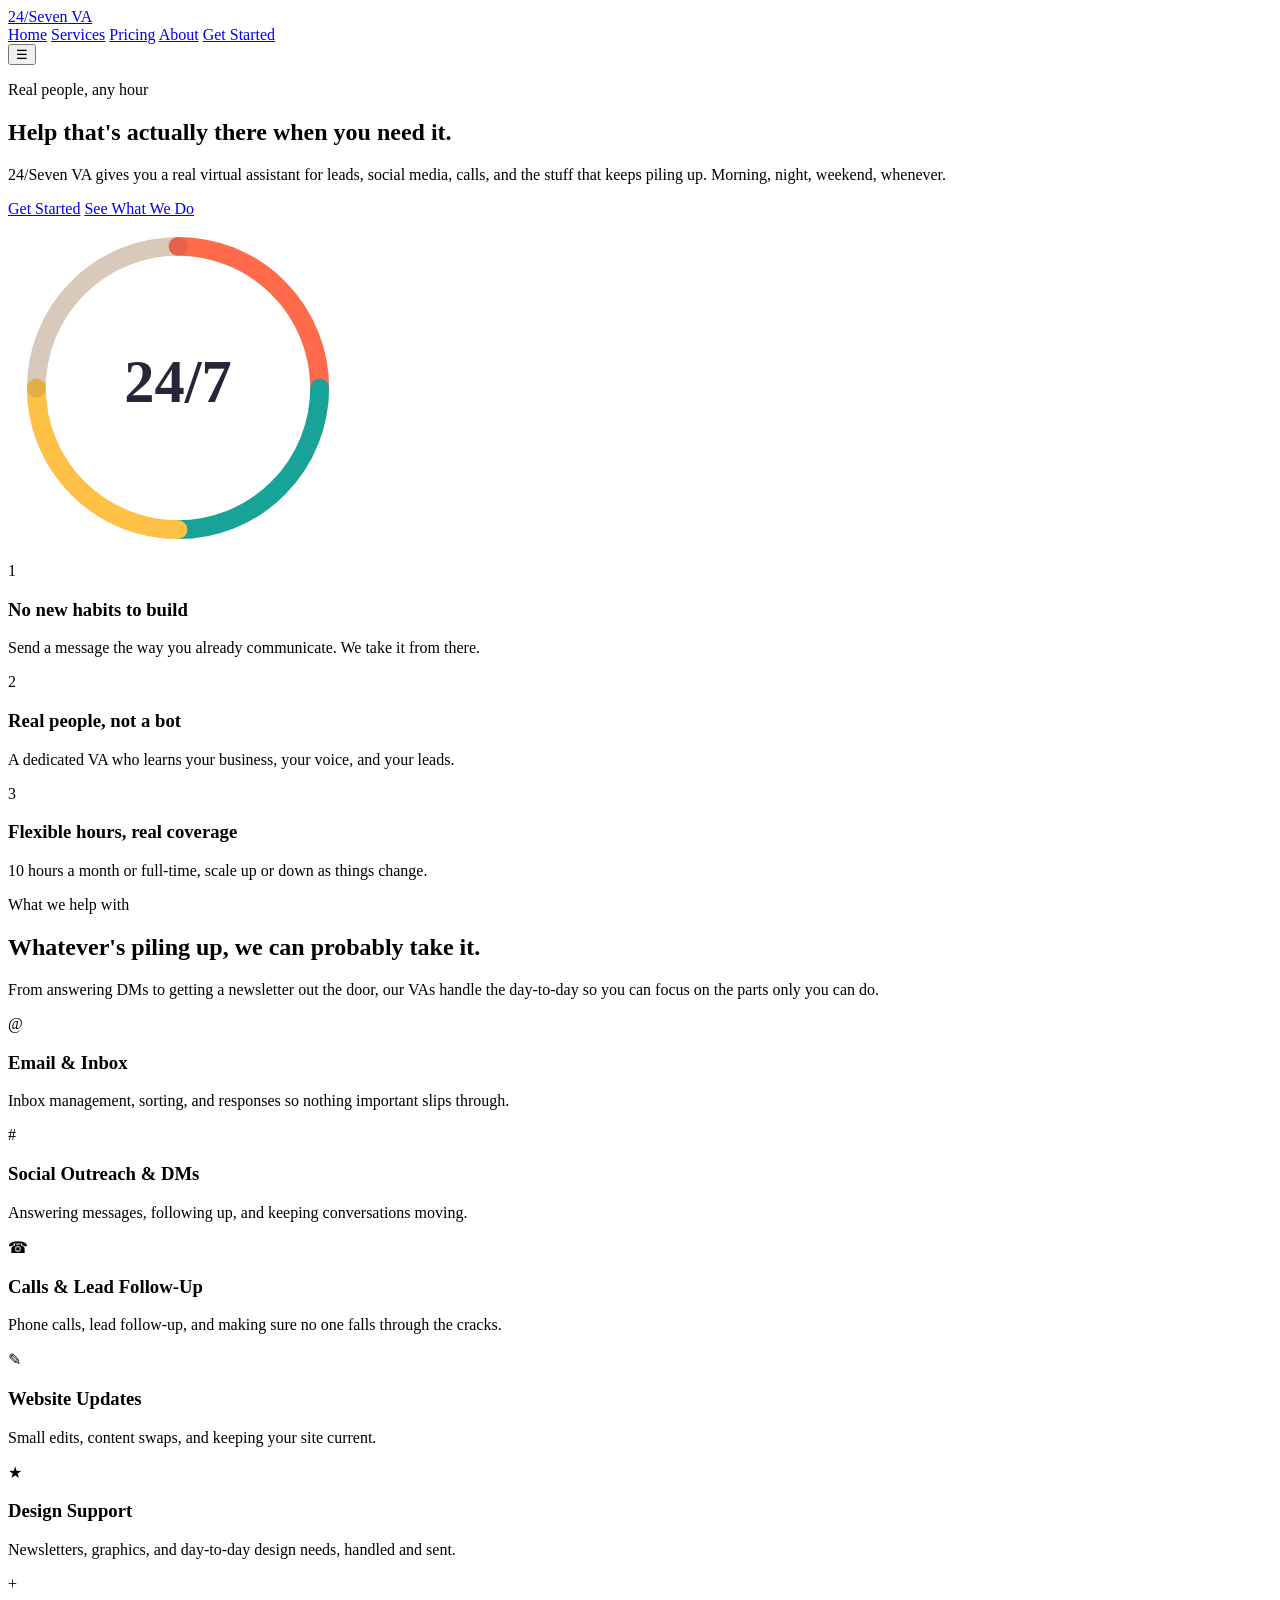
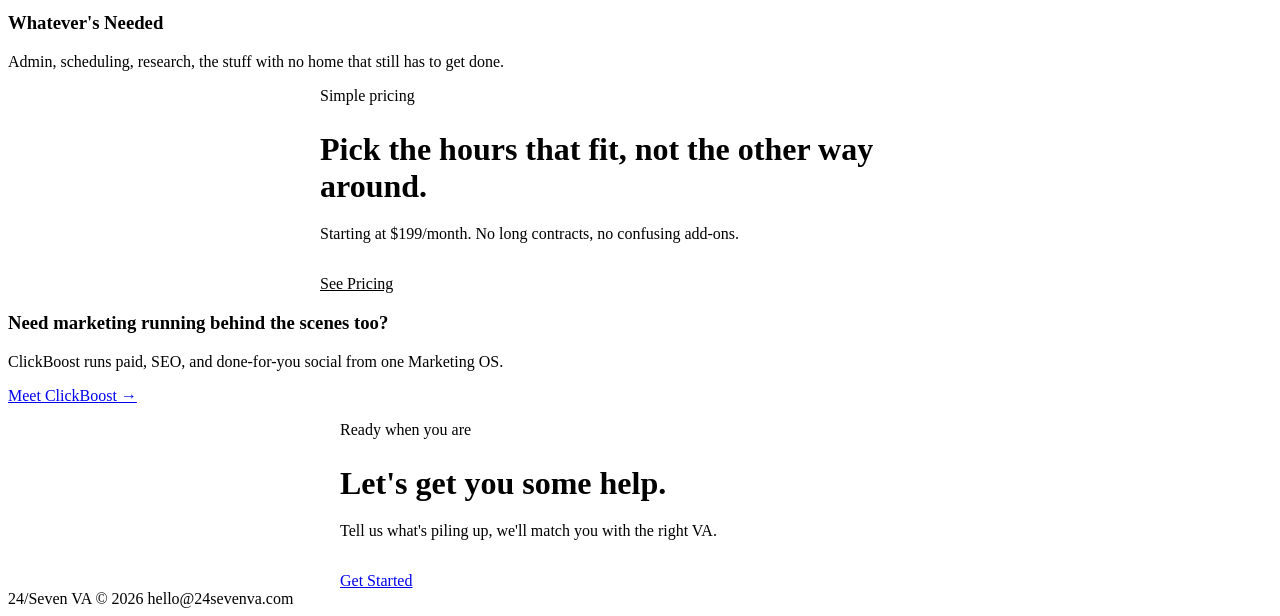
==== index.html @ 5eea7637 "Rename va-index.html to index.html" ====
<!DOCTYPE html>
<html lang="en">
<head>
<meta charset="UTF-8">
<meta name="viewport" content="width=device-width, initial-scale=1.0">
<title>24/Seven VA | Real Support, Any Hour</title>
<meta name="description" content="24/Seven VA gives you real virtual assistants for leads, social media, calls, and the day-to-day, any time you need them.">
<link rel="stylesheet" href="style.css">
</head>
<body>

<header class="site">
  <nav class="nav wrap">
    <a href="index.html" class="logo">24/<span class="seven">Seven</span> VA</a>
    <div class="nav-links">
      <a href="index.html" class="active">Home</a>
      <a href="services.html">Services</a>
      <a href="pricing.html">Pricing</a>
      <a href="about.html">About</a>
      <a href="contact.html" class="btn solid">Get Started</a>
    </div>
    <button class="mobile-toggle">&#9776;</button>
  </nav>
</header>

<section class="hero">
  <div class="wrap hero-grid">
    <div>
      <p class="eyebrow">Real people, any hour</p>
      <h1>Help that's <span class="accent">actually</span> there when you need it.</h1>
      <p class="lede">24/Seven VA gives you a real virtual assistant for leads, social media, calls, and the stuff that keeps piling up. Morning, night, weekend, whenever.</p>
      <div class="hero-actions">
        <a href="contact.html" class="btn solid">Get Started</a>
        <a href="services.html" class="btn teal">See What We Do</a>
      </div>
    </div>
    <div class="hero-visual">
      <svg viewBox="0 0 360 360" width="100%" height="100%" style="max-width:340px;">
        <circle cx="180" cy="180" r="150" fill="none" stroke="#F0E0CC" stroke-width="20"/>
        <path d="M 180 30 A 150 150 0 0 1 330 180" fill="none" stroke="#FF6B4A" stroke-width="20" stroke-linecap="round"/>
        <path d="M 330 180 A 150 150 0 0 1 180 330" fill="none" stroke="#17A398" stroke-width="20" stroke-linecap="round"/>
        <path d="M 180 330 A 150 150 0 0 1 30 180" fill="none" stroke="#FFC145" stroke-width="20" stroke-linecap="round"/>
        <path d="M 30 180 A 150 150 0 0 1 180 30" fill="none" stroke="#2B2438" stroke-width="20" stroke-linecap="round" opacity="0.12"/>
        <text x="180" y="195" text-anchor="middle" font-family="Baloo 2, sans-serif" font-weight="800" font-size="64" fill="#2B2438">24/7</text>
      </svg>
    </div>
  </div>
</section>

<section class="section-pad tight">
  <div class="wrap">
    <div class="grid-3">
      <div class="card">
        <div class="icon-dot">1</div>
        <h3>No new habits to build</h3>
        <p>Send a message the way you already communicate. We take it from there.</p>
      </div>
      <div class="card">
        <div class="icon-dot">2</div>
        <h3>Real people, not a bot</h3>
        <p>A dedicated VA who learns your business, your voice, and your leads.</p>
      </div>
      <div class="card">
        <div class="icon-dot">3</div>
        <h3>Flexible hours, real coverage</h3>
        <p>10 hours a month or full-time, scale up or down as things change.</p>
      </div>
    </div>
  </div>
</section>

<section class="section-pad">
  <div class="wrap">
    <div class="section-head">
      <p class="eyebrow">What we help with</p>
      <h2>Whatever's piling up, we can probably take it.</h2>
      <p>From answering DMs to getting a newsletter out the door, our VAs handle the day-to-day so you can focus on the parts only you can do.</p>
    </div>
    <div class="grid-3">
      <div class="card">
        <div class="icon-dot">@</div>
        <h3>Email &amp; Inbox</h3>
        <p>Inbox management, sorting, and responses so nothing important slips through.</p>
      </div>
      <div class="card">
        <div class="icon-dot">#</div>
        <h3>Social Outreach &amp; DMs</h3>
        <p>Answering messages, following up, and keeping conversations moving.</p>
      </div>
      <div class="card">
        <div class="icon-dot">&#9742;</div>
        <h3>Calls &amp; Lead Follow-Up</h3>
        <p>Phone calls, lead follow-up, and making sure no one falls through the cracks.</p>
      </div>
      <div class="card">
        <div class="icon-dot">&#9998;</div>
        <h3>Website Updates</h3>
        <p>Small edits, content swaps, and keeping your site current.</p>
      </div>
      <div class="card">
        <div class="icon-dot">&#9733;</div>
        <h3>Design Support</h3>
        <p>Newsletters, graphics, and day-to-day design needs, handled and sent.</p>
      </div>
      <div class="card">
        <div class="icon-dot">+</div>
        <h3>Whatever's Needed</h3>
        <p>Admin, scheduling, research, the stuff with no home that still has to get done.</p>
      </div>
    </div>
  </div>
</section>

<section class="section-pad panel-teal">
  <div class="wrap center" style="max-width: 640px; margin: 0 auto;">
    <p class="eyebrow" style="justify-content:center;">Simple pricing</p>
    <h2 style="font-size: 2rem; margin-bottom: 20px;">Pick the hours that fit, not the other way around.</h2>
    <p style="margin-bottom: 32px;">Starting at $199/month. No long contracts, no confusing add-ons.</p>
    <a href="pricing.html" class="btn solid" style="background:#fff; color:var(--teal); border-color:#fff;">See Pricing</a>
  </div>
</section>

<section class="section-pad">
  <div class="wrap">
    <div class="cb-band">
      <div>
        <h3>Need marketing running behind the scenes too?</h3>
        <p>ClickBoost runs paid, SEO, and done-for-you social from one Marketing OS.</p>
      </div>
      <a href="#" class="btn solid">Meet ClickBoost &rarr;</a>
    </div>
  </div>
</section>

<section class="section-pad tight">
  <div class="wrap center" style="max-width: 600px; margin: 0 auto;">
    <p class="eyebrow" style="justify-content:center;">Ready when you are</p>
    <h2 style="font-size: 2rem; margin-bottom: 20px;">Let's get you some help.</h2>
    <p style="color: var(--ink-dim); margin-bottom: 32px;">Tell us what's piling up, we'll match you with the right VA.</p>
    <a href="contact.html" class="btn solid">Get Started</a>
  </div>
</section>

<footer class="site">
  <div class="wrap footer-row">
    <span class="mono">24/<span>Seven</span> VA &copy; 2026</span>
    <span class="mono">hello@24sevenva.com</span>
  </div>
</footer>

</body>
</html>
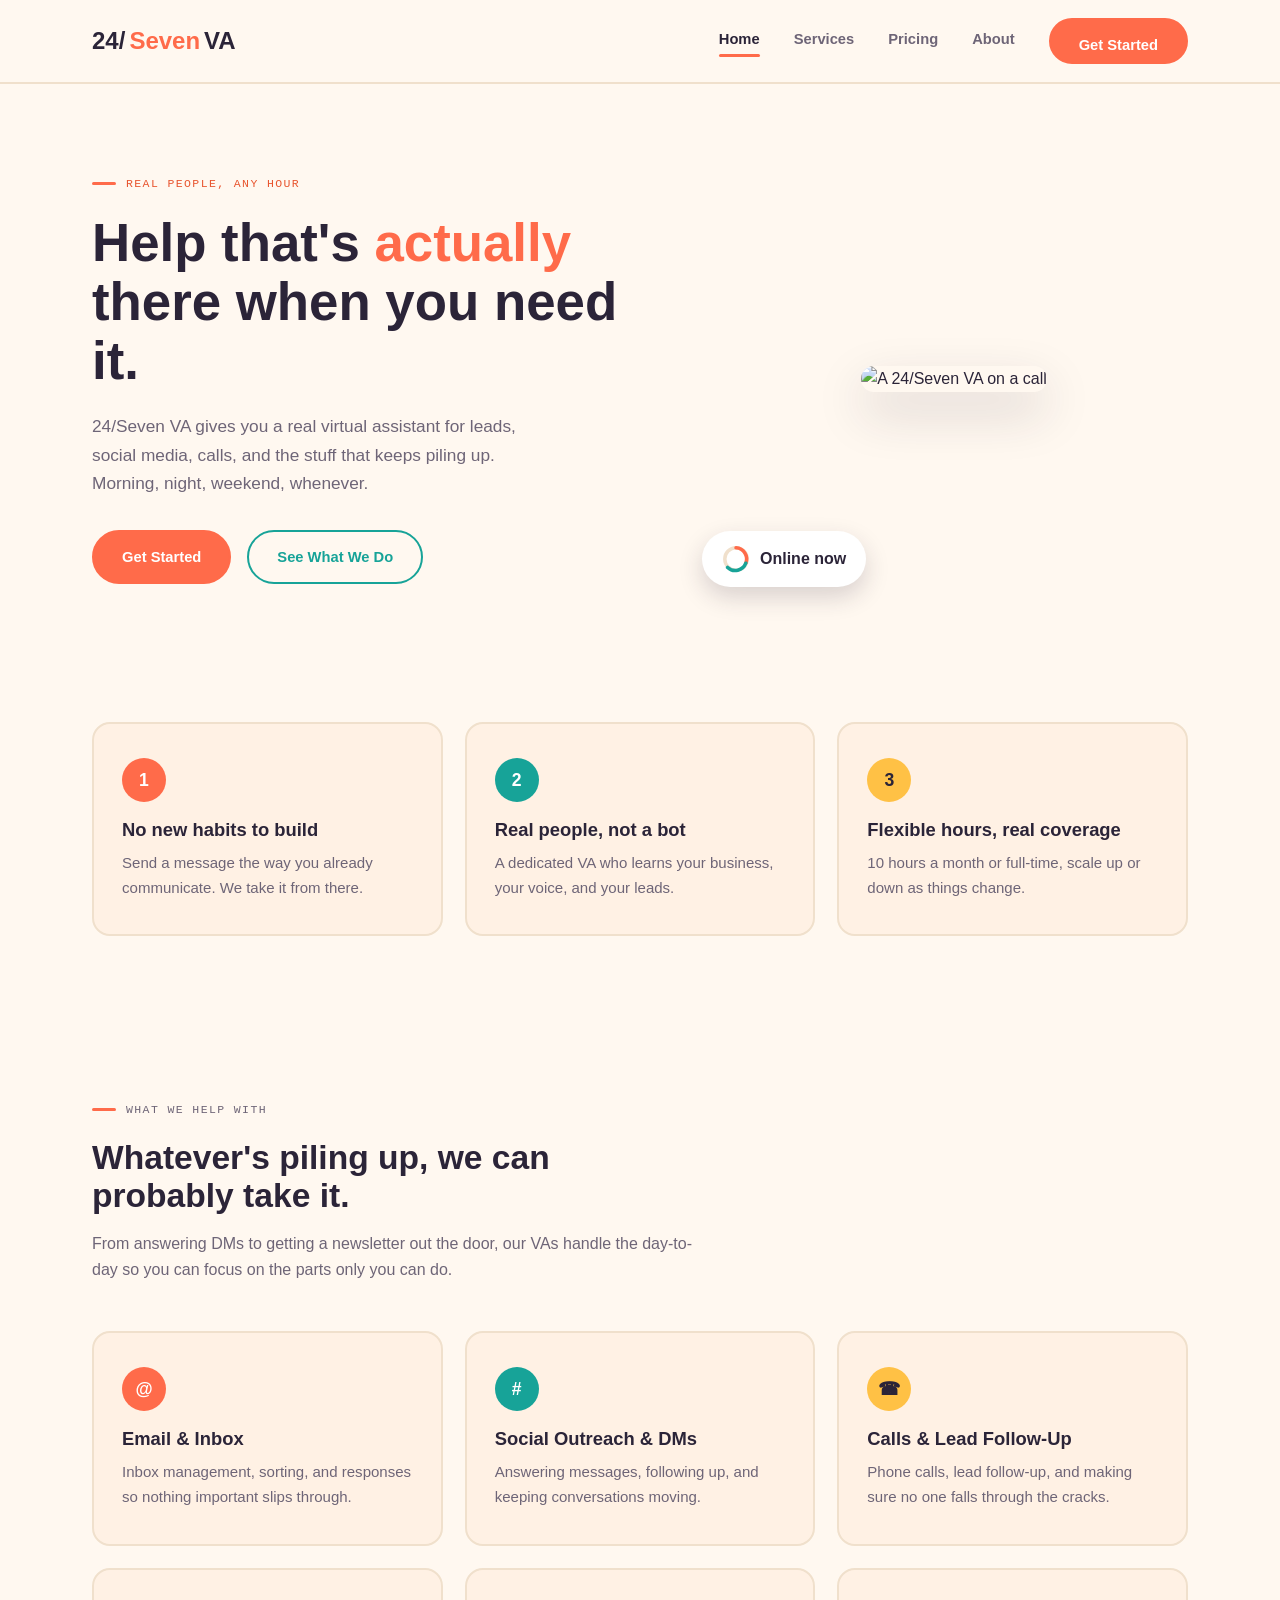
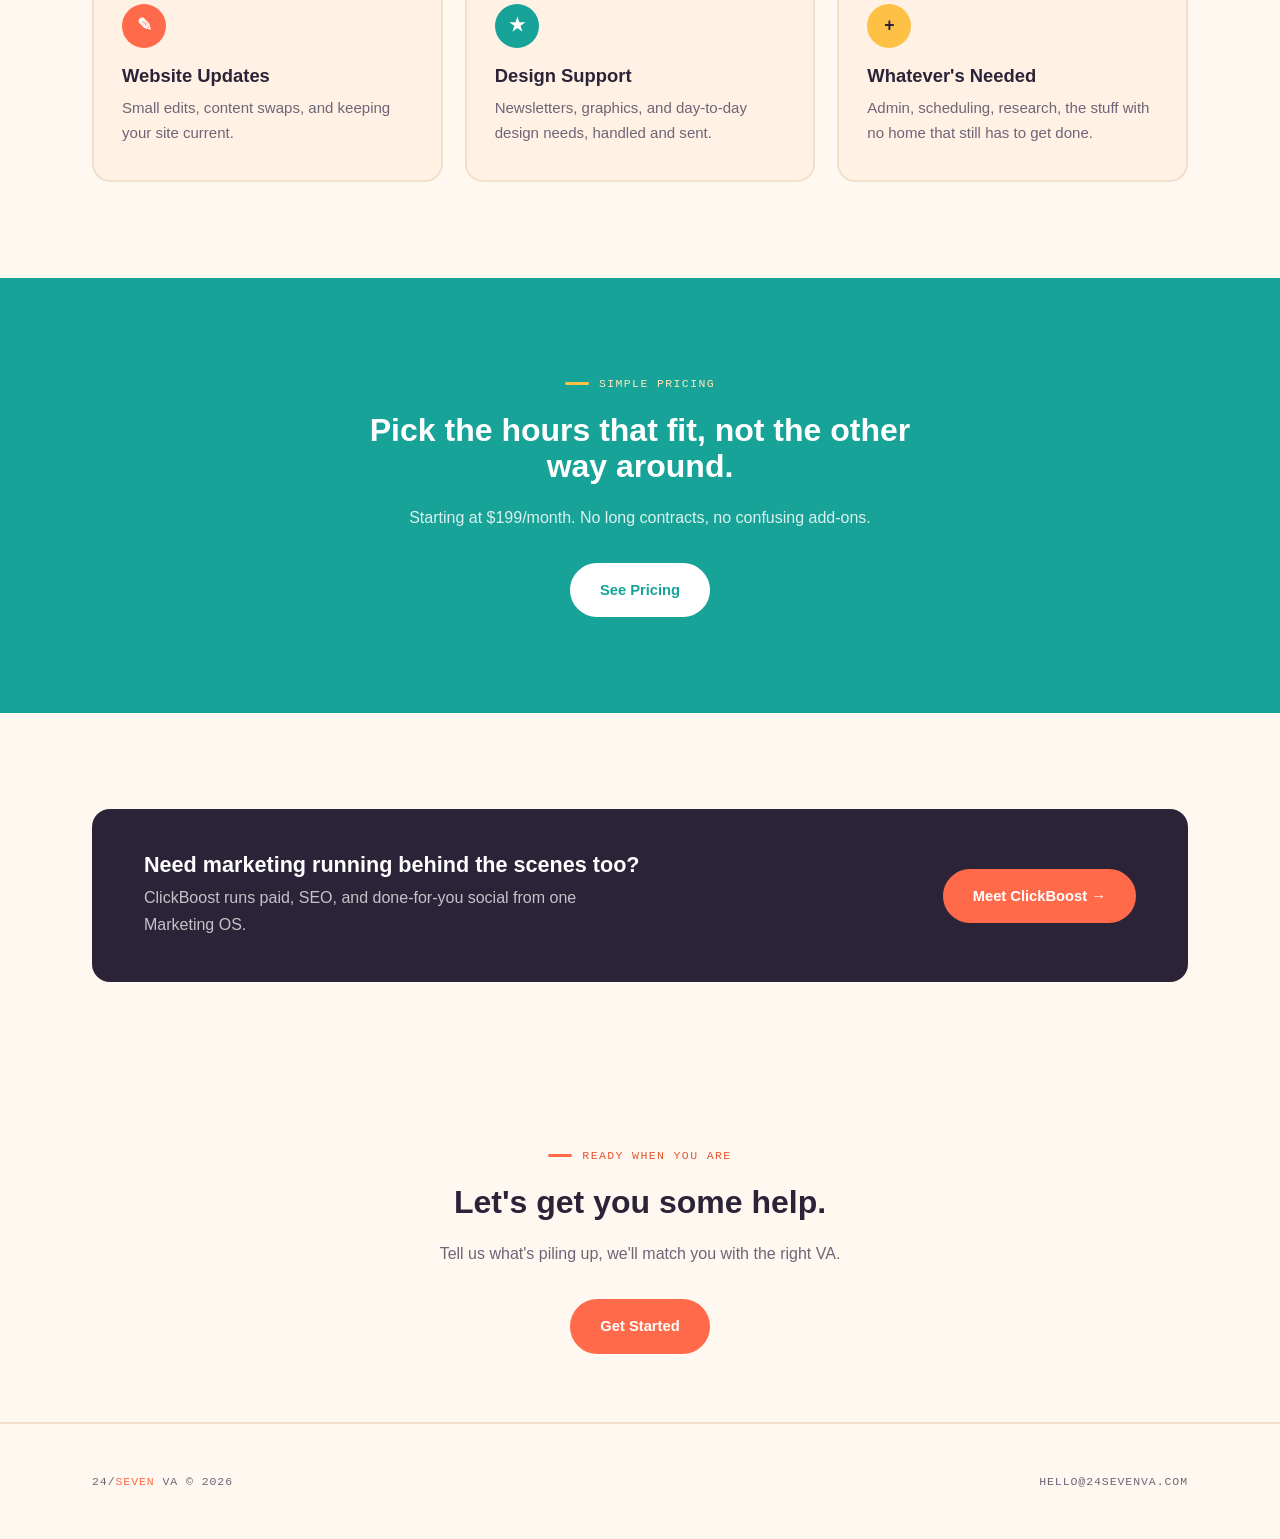
==== commit 9d645983: "Rename va-index.html to index.html" ====
--- a/index.html
+++ b/index.html
@@ -34,15 +34,16 @@
         <a href="services.html" class="btn teal">See What We Do</a>
       </div>
     </div>
-    <div class="hero-visual">
-      <svg viewBox="0 0 360 360" width="100%" height="100%" style="max-width:340px;">
-        <circle cx="180" cy="180" r="150" fill="none" stroke="#F0E0CC" stroke-width="20"/>
-        <path d="M 180 30 A 150 150 0 0 1 330 180" fill="none" stroke="#FF6B4A" stroke-width="20" stroke-linecap="round"/>
-        <path d="M 330 180 A 150 150 0 0 1 180 330" fill="none" stroke="#17A398" stroke-width="20" stroke-linecap="round"/>
-        <path d="M 180 330 A 150 150 0 0 1 30 180" fill="none" stroke="#FFC145" stroke-width="20" stroke-linecap="round"/>
-        <path d="M 30 180 A 150 150 0 0 1 180 30" fill="none" stroke="#2B2438" stroke-width="20" stroke-linecap="round" opacity="0.12"/>
-        <text x="180" y="195" text-anchor="middle" font-family="Baloo 2, sans-serif" font-weight="800" font-size="64" fill="#2B2438">24/7</text>
-      </svg>
+    <div class="hero-visual" style="position:relative;">
+      <img src="va-hero-woman.png" alt="A 24/Seven VA on a call" style="border-radius: 24px; box-shadow: 0 20px 50px rgba(43,36,56,0.18); max-width: 380px;">
+      <div style="position:absolute; bottom:-18px; left:-18px; background:#fff; border-radius:999px; padding:14px 20px; box-shadow:0 10px 24px rgba(43,36,56,0.18); display:flex; align-items:center; gap:10px;">
+        <svg width="28" height="28" viewBox="0 0 40 40">
+          <circle cx="20" cy="20" r="16" fill="none" stroke="#F0E0CC" stroke-width="5"/>
+          <path d="M 20 4 A 16 16 0 0 1 34 26" fill="none" stroke="#FF6B4A" stroke-width="5" stroke-linecap="round"/>
+          <path d="M 34 26 A 16 16 0 0 1 8 32" fill="none" stroke="#17A398" stroke-width="5" stroke-linecap="round"/>
+        </svg>
+        <span style="font-family:'Baloo 2',sans-serif; font-weight:700; color:var(--ink);">Online now</span>
+      </div>
     </div>
   </div>
 </section>
--- a/style.css
+++ b/style.css
@@ -0,0 +1,264 @@
+/* 24/SEVEN VA — design tokens
+   cream   #FFF8F0
+   coral   #FF6B4A
+   yellow  #FFC145
+   teal    #17A398
+   ink     #2B2438
+   ink-dim #6E6577
+   line    #F0E4D8
+*/
+
+@import url('https://fonts.googleapis.com/css2?family=Baloo+2:wght@500;600;700;800&family=Nunito:wght@400;500;600;700&family=IBM+Plex+Mono:wght@500&display=swap');
+
+:root {
+  --cream: #FFF8F0;
+  --panel: #FFF1E4;
+  --coral: #FF6B4A;
+  --coral-dark: #E8552F;
+  --yellow: #FFC145;
+  --teal: #17A398;
+  --ink: #2B2438;
+  --ink-dim: #6E6577;
+  --line: #F0E0CC;
+  --radius: 18px;
+}
+
+* { margin: 0; padding: 0; box-sizing: border-box; }
+html { scroll-behavior: smooth; }
+
+body {
+  background: var(--cream);
+  color: var(--ink);
+  font-family: 'Nunito', sans-serif;
+  line-height: 1.65;
+  overflow-x: hidden;
+}
+
+h1, h2, h3, .display {
+  font-family: 'Baloo 2', sans-serif;
+  font-weight: 700;
+  line-height: 1.12;
+  color: var(--ink);
+}
+
+.mono {
+  font-family: 'IBM Plex Mono', monospace;
+  letter-spacing: 0.08em;
+  text-transform: uppercase;
+  font-size: 0.72rem;
+  color: var(--coral-dark);
+}
+
+a { color: inherit; text-decoration: none; }
+img { max-width: 100%; display: block; }
+
+.wrap { max-width: 1160px; margin: 0 auto; padding: 0 32px; }
+
+/* ---------- header ---------- */
+
+header.site {
+  position: sticky;
+  top: 0;
+  z-index: 100;
+  background: rgba(255, 248, 240, 0.92);
+  backdrop-filter: blur(8px);
+  border-bottom: 2px solid var(--line);
+}
+
+.nav { display: flex; align-items: center; justify-content: space-between; height: 82px; }
+
+.logo {
+  font-family: 'Baloo 2', sans-serif;
+  font-weight: 800;
+  font-size: 1.5rem;
+  display: flex;
+  align-items: baseline;
+  gap: 4px;
+  color: var(--ink);
+}
+.logo .seven { color: var(--coral); }
+
+.nav-links { display: flex; align-items: center; gap: 34px; }
+
+.nav-links a {
+  font-family: 'Nunito', sans-serif;
+  font-weight: 700;
+  font-size: 0.92rem;
+  color: var(--ink-dim);
+  transition: color 0.2s ease;
+  position: relative;
+  padding-bottom: 4px;
+}
+.nav-links a:hover, .nav-links a.active { color: var(--ink); }
+.nav-links a.active::after {
+  content: '';
+  position: absolute;
+  left: 0; right: 0; bottom: -2px;
+  height: 3px;
+  border-radius: 3px;
+  background: var(--coral);
+}
+
+.btn {
+  display: inline-block;
+  font-family: 'Nunito', sans-serif;
+  font-weight: 700;
+  font-size: 0.92rem;
+  padding: 13px 28px;
+  border: 2px solid var(--coral);
+  color: var(--coral-dark);
+  border-radius: 999px;
+  transition: all 0.2s ease;
+  white-space: nowrap;
+}
+.btn:hover { background: var(--coral); color: #fff; }
+.btn.solid { background: var(--coral); border-color: var(--coral); color: #fff; }
+.btn.solid:hover { background: var(--coral-dark); border-color: var(--coral-dark); }
+.btn.teal { border-color: var(--teal); color: var(--teal); }
+.btn.teal:hover { background: var(--teal); color: #fff; }
+
+.mobile-toggle { display: none; }
+
+/* ---------- hero ---------- */
+
+.hero { padding: 90px 0 70px; }
+.hero-grid { display: grid; grid-template-columns: 1.1fr 0.9fr; gap: 56px; align-items: center; }
+
+.hero h1 { font-size: 3.3rem; margin-bottom: 22px; }
+.hero h1 .accent { color: var(--coral); }
+
+.hero p.lede { color: var(--ink-dim); font-size: 1.08rem; max-width: 460px; margin-bottom: 32px; }
+
+.hero-actions { display: flex; gap: 16px; flex-wrap: wrap; }
+
+.hero-visual { display: flex; align-items: center; justify-content: center; min-height: 380px; }
+
+/* ---------- sections ---------- */
+
+section { position: relative; }
+.section-pad { padding: 96px 0; }
+.section-pad.tight { padding: 68px 0; }
+
+.eyebrow {
+  font-family: 'IBM Plex Mono', monospace;
+  font-size: 0.72rem;
+  letter-spacing: 0.12em;
+  text-transform: uppercase;
+  color: var(--coral-dark);
+  display: flex;
+  align-items: center;
+  gap: 10px;
+  margin-bottom: 20px;
+}
+.eyebrow::before { content: ''; width: 24px; height: 3px; border-radius: 3px; background: var(--coral); }
+
+.section-head { max-width: 600px; margin-bottom: 48px; }
+.section-head h2 { font-size: 2.1rem; margin-bottom: 16px; }
+.section-head p { color: var(--ink-dim); }
+
+.panel-teal { background: var(--teal); color: #fff; }
+.panel-teal h2, .panel-teal h3 { color: #fff; }
+.panel-teal .eyebrow { color: #FFE8B8; }
+.panel-teal .eyebrow::before { background: var(--yellow); }
+.panel-teal p { color: rgba(255,255,255,0.85); }
+
+/* grids */
+
+.grid-2 { display: grid; grid-template-columns: 1fr 1fr; gap: 56px; align-items: start; }
+.grid-3 { display: grid; grid-template-columns: repeat(3, 1fr); gap: 22px; }
+
+.card {
+  background: var(--panel);
+  border: 2px solid var(--line);
+  border-radius: var(--radius);
+  padding: 34px 28px;
+}
+.card.on-teal { background: rgba(255,255,255,0.1); border-color: rgba(255,255,255,0.25); }
+
+.card .icon-dot {
+  width: 44px; height: 44px;
+  border-radius: 50%;
+  background: var(--coral);
+  color: #fff;
+  display: flex;
+  align-items: center;
+  justify-content: center;
+  font-family: 'Baloo 2', sans-serif;
+  font-weight: 700;
+  font-size: 1.1rem;
+  margin-bottom: 18px;
+}
+.card:nth-child(3n+2) .icon-dot { background: var(--teal); }
+.card:nth-child(3n) .icon-dot { background: var(--yellow); color: var(--ink); }
+
+.card h3 { font-size: 1.15rem; margin-bottom: 10px; }
+.card p { color: var(--ink-dim); font-size: 0.94rem; }
+.panel-teal .card p { color: rgba(255,255,255,0.8); }
+
+/* pricing */
+
+.price-card {
+  background: var(--panel);
+  border: 2px solid var(--line);
+  border-radius: var(--radius);
+  padding: 38px 30px;
+  display: flex;
+  flex-direction: column;
+  position: relative;
+}
+.price-card.recommended { background: #fff; border-color: var(--coral); box-shadow: 0 12px 28px rgba(255,107,74,0.18); }
+.price-card.recommended::before {
+  content: 'MOST POPULAR';
+  position: absolute;
+  top: -14px; left: 30px;
+  font-family: 'IBM Plex Mono', monospace;
+  font-size: 0.62rem;
+  letter-spacing: 0.08em;
+  background: var(--coral);
+  color: #fff;
+  padding: 6px 14px;
+  border-radius: 999px;
+}
+.price-name { font-family: 'Baloo 2', sans-serif; font-weight: 700; font-size: 1.15rem; margin-bottom: 6px; }
+.price-value { font-family: 'Baloo 2', sans-serif; font-size: 2.3rem; color: var(--coral-dark); margin-bottom: 4px; }
+.price-value span { font-family: 'Nunito', sans-serif; font-size: 0.85rem; color: var(--ink-dim); font-weight: 600; }
+.price-desc { color: var(--ink-dim); font-size: 0.9rem; margin-bottom: 22px; padding-bottom: 22px; border-bottom: 2px solid var(--line); }
+.price-features { list-style: none; margin-bottom: 26px; flex-grow: 1; }
+.price-features li { font-size: 0.9rem; color: var(--ink-dim); padding: 8px 0; display: flex; gap: 10px; }
+.price-features li::before { content: '\2713'; color: var(--coral); font-weight: 700; flex-shrink: 0; }
+.price-features li strong { color: var(--ink); font-weight: 700; }
+
+/* cross-promo band */
+
+.cb-band {
+  background: var(--ink);
+  color: #fff;
+  border-radius: var(--radius);
+  padding: 44px 52px;
+  display: flex;
+  align-items: center;
+  justify-content: space-between;
+  gap: 30px;
+  flex-wrap: wrap;
+}
+.cb-band h3 { color: #fff; font-size: 1.35rem; margin-bottom: 8px; }
+.cb-band p { color: rgba(255,255,255,0.72); max-width: 440px; }
+
+/* footer */
+
+footer.site { border-top: 2px solid var(--line); padding: 48px 0; }
+.footer-row { display: flex; justify-content: space-between; align-items: center; flex-wrap: wrap; gap: 20px; }
+.footer-row .mono { color: var(--ink-dim); }
+.footer-row .mono span { color: var(--coral); }
+
+.center { text-align: center; }
+
+@media (max-width: 900px) {
+  .nav-links { display: none; }
+  .mobile-toggle { display: block; background: none; border: none; color: var(--ink); font-size: 1.4rem; }
+  .hero-grid, .grid-2 { grid-template-columns: 1fr; gap: 36px; }
+  .grid-3 { grid-template-columns: 1fr; }
+  .hero h1 { font-size: 2.4rem; }
+  .section-pad { padding: 60px 0; }
+  .cb-band { flex-direction: column; align-items: flex-start; }
+}
